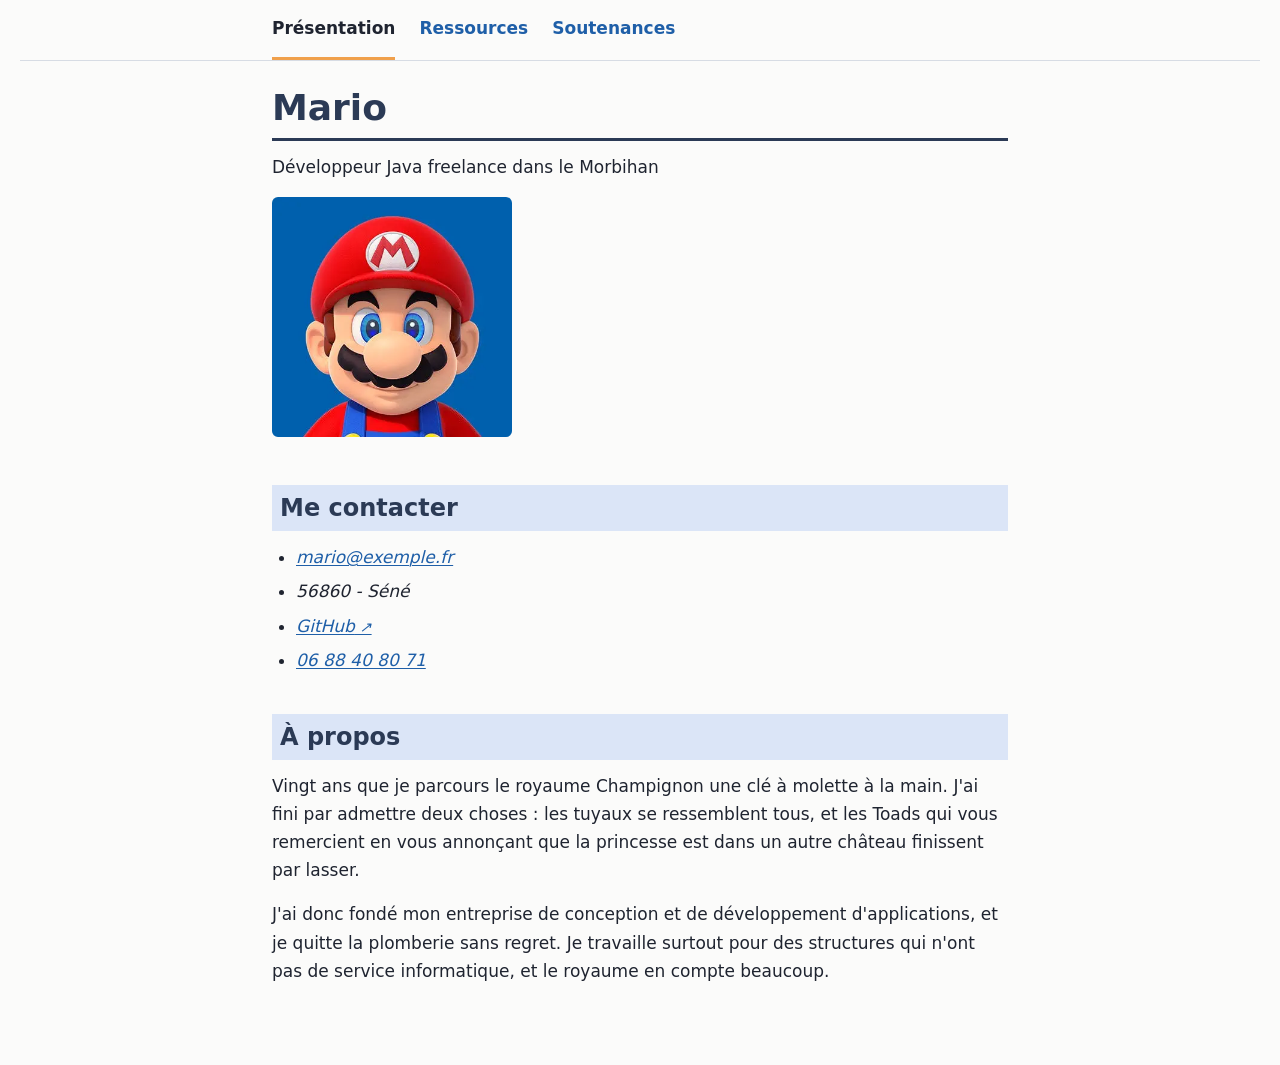
==== index.html @ 080028c2 "FEAT : add correction for 06-sections" ====
<!DOCTYPE html>
<!--
  Author : Mario
  Created At : 06/09/2026
-->

<html lang="fr">
  <head>
    <meta charset="UTF-8">
    <meta name="viewport" content="width=device-width, initial-scale=1.0">

    <title>Développeur Java freelance · Mario</title>
    <meta name="description" content="Mario, concepteur et développeur d'applications web spécialisé en Java. Freelance dans le Morbihan, il accompagne PME et particuliers dans leurs projets.">
    <link rel="icon" href="assets/favicon/favicon.svg" type="image/svg+xml">

    <link rel="stylesheet" href="css/base.css">
    <link rel="stylesheet" href="css/style.css">
  </head>
  <body>
    <header>
      <nav aria-label="Menu principal">
        <ul>
          <li><a href="index.html" aria-current="page">Présentation</a></li>
          <li><a href="ressources.html">Ressources</a></li>
          <li><a href="soutenances.html">Soutenances</a></li>
        </ul>
      </nav>
    </header>

    <main>
      <h1>Mario</h1>
      <p>Développeur Java freelance dans le Morbihan</p>
      <img src="assets/img/photo-profil.webp" alt="Mario vu de face et souriant" width="240" height="240">

      <section>
        <h2>Me contacter</h2>
        <address>
          <ul>
            <li><a href="mailto:mario@exemple.fr">mario@exemple.fr</a></li>
            <li>56860 - Séné</li>
            <li><a href="https://github.com/aarnow" target="_blank" rel="noopener noreferrer">GitHub</a></li>
            <li><a href="tel:+33688408071">06 88 40 80 71</a></li>
          </ul>
        </address>
      </section>

      <section>
        <h2>À propos</h2>
        <p>
          Vingt ans que je parcours le royaume Champignon une clé à molette à la
          main. J'ai fini par admettre deux choses : les tuyaux se ressemblent tous,
          et les Toads qui vous remercient en vous annonçant que la princesse est
          dans un autre château finissent par lasser.
        </p>
        <p>
          J'ai donc fondé mon entreprise de conception et de développement
          d'applications, et je quitte la plomberie sans regret. Je travaille surtout
          pour des structures qui n'ont pas de service informatique, et le royaume en
          compte beaucoup.
        </p>
      </section>
    </main>
  </body>
</html>
---- css/base.css ----
/* =================================================================
   base.css — FEUILLE DE STYLE FOURNIE

   NE MODIFIEZ PAS CE FICHIER. Vous n'avez pas à l'écrire ni à le
   comprendre : il est là pour rendre votre travail lisible pendant
   le cours de HTML.

   Une chose vaut la peine d'être sue : il ne contient AUCUNE classe,
   uniquement des noms de balises. Il ne peut donc embellir votre page
   que si vous avez choisi les bonnes balises. Un titre fabriqué avec
   un <p> en gras, une liste faite de <br>, un tableau bâti avec des
   <div> : rien ne s'applique, et le bloc reste nu.

   Votre feuille à vous, c'est style.css. Elle vous attend au cours
   de CSS.
   ================================================================= */

/* -----------------------------------------------------------------
   1. RÉGLAGES GÉNÉRAUX
   ----------------------------------------------------------------- */

*,
*::before,
*::after {
  box-sizing: border-box;
}

/* Une seule largeur de référence pour tout le site. La modifier ici
   la modifie partout : en-tête, contenu, menu latéral et pied de page
   restent alignés. */
:root {
  --largeur-contenu: 46rem;
}

html {
  scroll-behavior: smooth;
}

body {
  margin: 0;
  padding: 0 1.25rem 4rem;
  font-family:
    system-ui,
    -apple-system,
    "Segoe UI",
    Roboto,
    sans-serif;
  font-size: 1.0625rem;
  line-height: 1.65;
  color: #1f2430;
  background-color: #fbfbfa;
}

/* -----------------------------------------------------------------
   2. TITRES
   La hiérarchie visuelle découle de la hiérarchie du code.
   Si vos niveaux de titre sont corrects, la page se lit toute seule.
   ----------------------------------------------------------------- */

h1,
h2,
h3 {
  line-height: 1.25;
  color: #2b3a55;
  margin-top: 2.5rem;
  margin-bottom: 0.75rem;
}

h1 {
  font-size: 2.25rem;
  margin-top: 1.5rem;
  padding-bottom: 0.5rem;
  border-bottom: 3px solid #2b3a55;
}

h2 {
  font-size: 1.5rem;
  background-color: #dbe5f7;
  padding: 0.5rem;
}

h3 {
  font-size: 1.15rem;
  color: #47536a;
}

/* -----------------------------------------------------------------
   3. TEXTE ET LIENS
   ----------------------------------------------------------------- */

p {
  margin: 0 0 1rem;
}

strong {
  color: #2b3a55;
}

a {
  color: #1f5fa8;
  text-decoration-thickness: 1px;
  text-underline-offset: 2px;
}

a:hover {
  color: #14406f;
}

/* Le contour de focus est indispensable : c'est le seul repère
   visuel d'une personne qui navigue au clavier. On ne le supprime
   jamais, on l'améliore. */
a:focus-visible,
button:focus-visible,
input:focus-visible,
select:focus-visible,
textarea:focus-visible {
  outline: 3px solid #f0a04b;
  outline-offset: 2px;
}

/* Sélecteur d'attribut : signale les liens qui ouvrent un nouvel
   onglet. Cela ne fonctionne que si vous avez pensé à target="_blank". */
a[target="_blank"]::after {
  content: " \2197";
  font-size: 0.85em;
}

code {
  font-family: ui-monospace, "Cascadia Mono", Consolas, monospace;
  font-size: 0.9em;
  background-color: #eceef2;
  padding: 0.1em 0.35em;
  border-radius: 3px;
}

em {
  color: #47536a;
}

/* -----------------------------------------------------------------
   4. LISTES
   ----------------------------------------------------------------- */

ul,
ol {
  margin: 0 0 1rem;
  padding-left: 1.5rem;
}

li {
  margin-bottom: 0.4rem;
}

/* -----------------------------------------------------------------
   5. LISTES DE DÉFINITIONS
   Utilisées pour les ressources et pour les fiches techniques.
   ----------------------------------------------------------------- */

dl {
  margin: 0 0 1.5rem;
}

dt {
  font-weight: 600;
  color: #2b3a55;
  margin-top: 1rem;
}

dd {
  margin-left: 0;
  padding-left: 1rem;
  border-left: 3px solid #d7dce4;
  color: #3d4657;
}

/* -----------------------------------------------------------------
   6. TABLEAUX
   Rien ne s'applique si vous avez fabriqué votre tableau à la main
   avec des <div> ou des espaces.
   ----------------------------------------------------------------- */

table {
  border-collapse: collapse;
  width: 100%;
  margin-bottom: 1.5rem;
  background-color: #ffffff;
}

caption {
  caption-side: bottom;
  padding-top: 0.6rem;
  font-size: 0.9rem;
  color: #5b6674;
  text-align: left;
}

th,
td {
  padding: 0.6rem 0.8rem;
  border: 1px solid #d7dce4;
  text-align: left;
  vertical-align: top;
}

thead th {
  background-color: #2b3a55;
  color: #ffffff;
}

tbody th {
  background-color: #eef1f5;
}

/* -----------------------------------------------------------------
   7. IMAGES ET FIGURES
   ----------------------------------------------------------------- */

img {
  max-width: 100%;
  height: auto;
  border-radius: 6px;
}

figure {
  margin: 1.5rem 0;
}

figcaption {
  font-size: 0.9rem;
  color: #5b6674;
  margin-top: 0.5rem;
}

/* -----------------------------------------------------------------
   8. FORMULAIRES
   Le <label> lié à son champ, le <fieldset> et sa <legend> :
   tout cela se style parce que la structure est correcte.
   ----------------------------------------------------------------- */

fieldset {
  border: 1px solid #d7dce4;
  border-radius: 6px;
  padding: 1rem 1.25rem;
  margin: 0 0 1.25rem;
  background-color: #ffffff;
}

legend {
  font-weight: 600;
  color: #2b3a55;
  padding: 0 0.4rem;
}

label {
  display: block;
  font-weight: 600;
  font-size: 0.95rem;
  margin-bottom: 0.25rem;
}

input,
select,
textarea {
  font: inherit;
  padding: 0.5rem 0.6rem;
  border: 1px solid #a9b3c1;
  border-radius: 4px;
  background-color: #ffffff;
  max-width: 32rem;
  width: 100%;
}

/* Une case à cocher n'est pas un champ de saisie : on lui rend sa
   taille normale et on remet son étiquette sur la même ligne. */
input[type="checkbox"],
input[type="radio"] {
  width: auto;
  margin-right: 0.4rem;
}

input[type="checkbox"] + label,
input[type="radio"] + label {
  display: inline;
  font-weight: 400;
}

textarea {
  resize: vertical;
}

button {
  font: inherit;
  font-weight: 600;
  color: #ffffff;
  background-color: #2b3a55;
  border: none;
  border-radius: 4px;
  padding: 0.6rem 1.4rem;
  cursor: pointer;
}

button:hover {
  background-color: #1c283c;
}

/* Le navigateur signale lui-même les champs obligatoires mal remplis,
   sans une ligne de JavaScript. On utilise :user-invalid et non
   :invalid, pour n'alerter qu'APRÈS que la personne a saisi quelque
   chose : un champ vide au chargement n'est pas une erreur. */
input:user-invalid,
textarea:user-invalid {
  border-color: #c0392b;
}

/* -----------------------------------------------------------------
   9. EN-TÊTE ET NAVIGATION
   ----------------------------------------------------------------- */

/* Le trait de séparation court sur toute la largeur de la page, mais
   les liens du menu s'alignent sur le contenu : c'est l'en-tête qui
   reste large, et la <nav> à l'intérieur qui est centrée. Contraindre
   le <header> lui-même couperait le trait au milieu de l'écran. */
header {
  border-bottom: 1px solid #d7dce4;
  margin-bottom: 1rem;
}

header nav {
  max-width: var(--largeur-contenu);
  margin-inline: auto;
}

header nav ul {
  list-style: none;
  display: flex;
  flex-wrap: wrap;
  gap: 1.5rem;
  padding: 0;
  margin: 0;
}

header nav li {
  margin: 0;
}

header nav a {
  display: inline-block;
  padding: 0.9rem 0;
  font-weight: 600;
  text-decoration: none;
}

header nav a:hover {
  text-decoration: underline;
}

/* Le lien de la page courante se distingue... à condition d'avoir
   pensé à aria-current="page" dans le HTML. */
header nav a[aria-current="page"] {
  color: #1f2430;
  border-bottom: 3px solid #f0a04b;
}

/* -----------------------------------------------------------------
   10. CONTENU PRINCIPAL ET CONTENU COMPLÉMENTAIRE
   Une largeur de ligne confortable, rien de plus.
   Toujours aucune colonne : voir l'avertissement en haut du fichier.
   ----------------------------------------------------------------- */

main {
  max-width: var(--largeur-contenu);
  margin-inline: auto;
}

aside {
  max-width: var(--largeur-contenu);
  margin-inline: auto;
  margin-bottom: 2rem;
  padding: 1rem 1.25rem;
  background-color: #eef1f5;
  border-radius: 6px;
}

aside h2 {
  margin-top: 0.5rem;
  font-size: 1.1rem;
}

/* La section visée par un lien ancre se met brièvement en évidence.
   Cliquez sur une catégorie du menu latéral pour le constater. */
section:target > h2 {
  background-color: #fdf1dd;
  border-left: 5px solid #f0a04b;
  padding-left: 0.6rem;
}

/* Les sections imbriquées, comme les deux blocs du bilan d'une
   soutenance. Elles restent l'une sous l'autre : c'est voulu. */
section section {
  padding-left: 1rem;
  border-left: 3px solid #d7dce4;
}

/* -----------------------------------------------------------------
   11. ARTICLES
   Les aperçus de soutenance deviennent des cartes sans qu'aucune
   classe ne soit utilisée : c'est la balise <article> qui parle.
   ----------------------------------------------------------------- */

main > article {
  border: 1px solid #d7dce4;
  border-radius: 8px;
  padding: 0.5rem 1.25rem 1.25rem;
  margin-bottom: 1.5rem;
  background-color: #ffffff;
}

main > article h2 {
  margin-top: 1rem;
  font-size: 1.25rem;
}

main > article time {
  color: #5b6674;
  font-size: 0.9rem;
}

/* -----------------------------------------------------------------
   12. DIVERS
   ----------------------------------------------------------------- */

progress {
  vertical-align: middle;
  height: 1rem;
  width: 12rem;
}

/* Même principe que l'en-tête : le trait est large, le texte est
   centré et aligné sur le contenu. */
footer {
  margin-top: 3rem;
  border-top: 1px solid #d7dce4;
  color: #5b6674;
}

footer p {
  max-width: var(--largeur-contenu);
  margin-inline: auto;
  padding-top: 1rem;
}
---- css/style.css ----
/* =================================================================
   CE FICHIER EST VOLONTAIREMENT VIDE.
   NE PAS LE SUPPRIMER.
   ================================================================= */
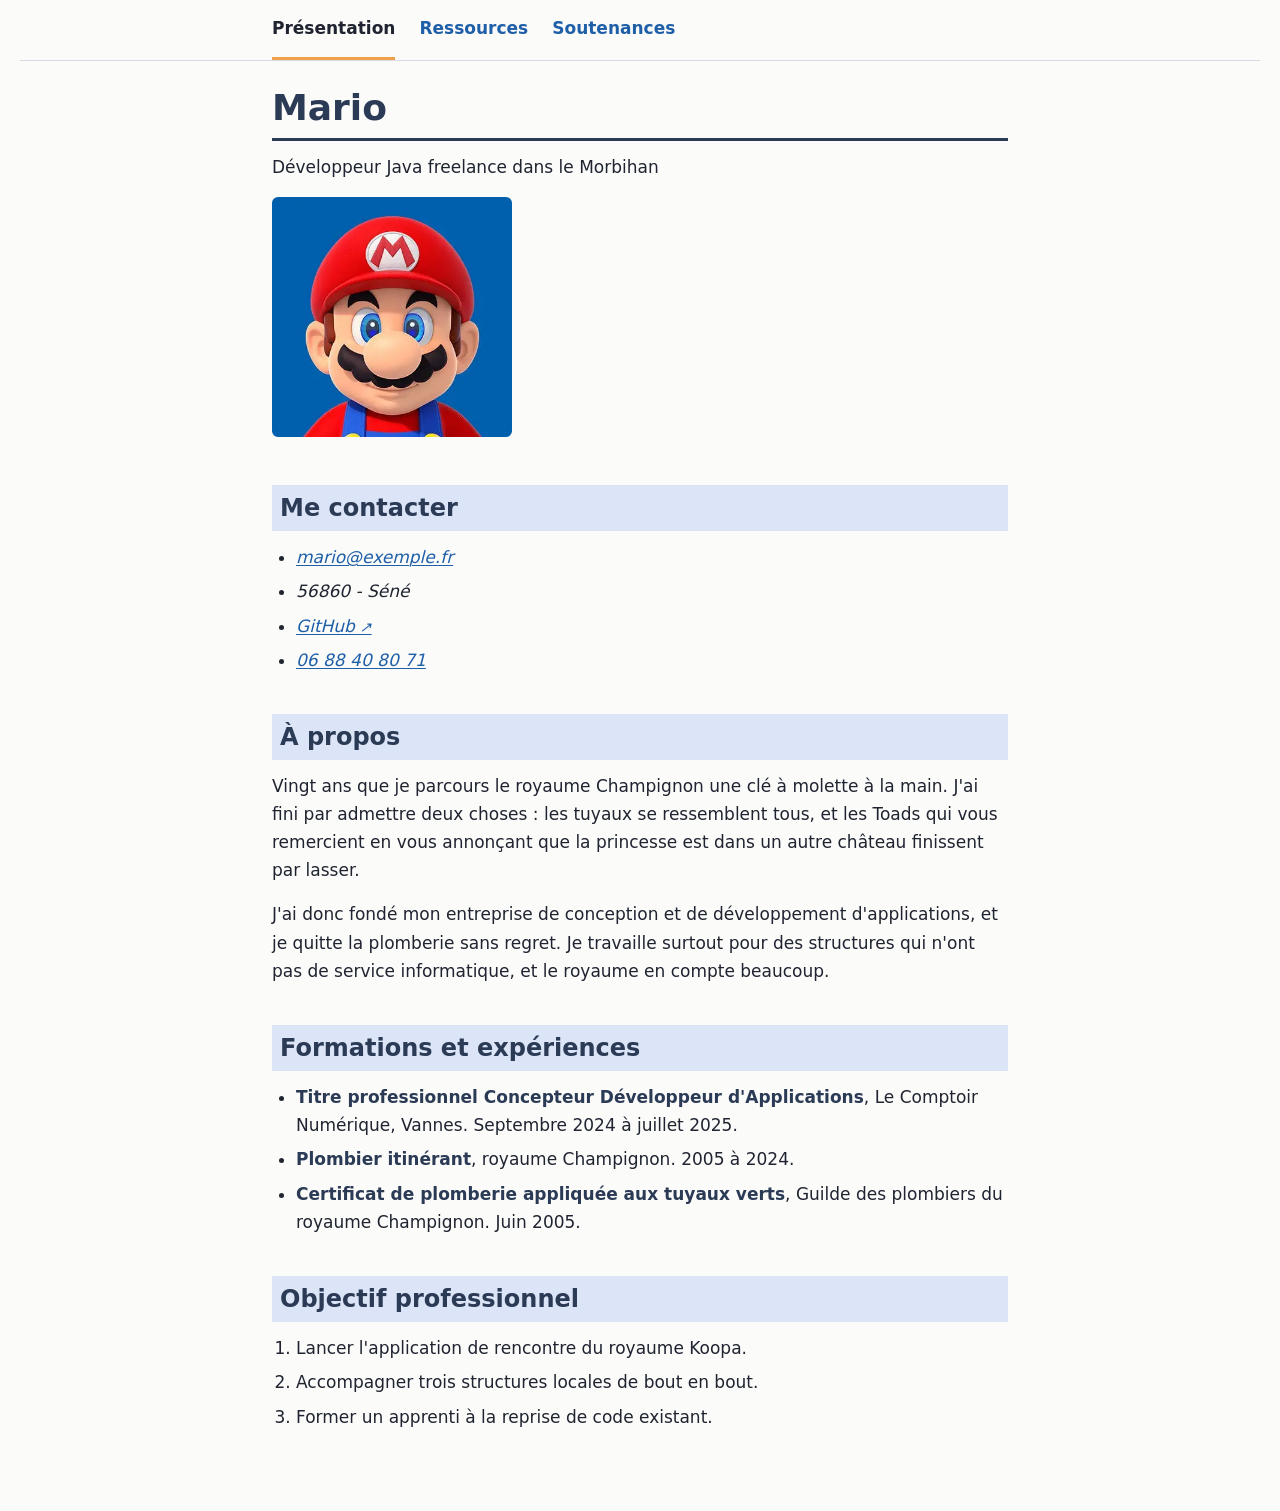
==== commit 21b21e04: "FEAT : add correction for 07-correction" ====
--- a/index.html
+++ b/index.html
@@ -59,6 +59,24 @@
           compte beaucoup.
         </p>
       </section>
+
+      <section>
+        <h2>Formations et expériences</h2>
+        <ul>
+          <li><strong>Titre professionnel Concepteur Développeur d'Applications</strong>, Le Comptoir Numérique, Vannes. <time datetime="2024-09">Septembre 2024</time> à <time datetime="2025-07">juillet 2025</time>.</li>
+          <li><strong>Plombier itinérant</strong>, royaume Champignon. <time datetime="2005">2005</time> à <time datetime="2024">2024</time>.</li>
+          <li><strong>Certificat de plomberie appliquée aux tuyaux verts</strong>, Guilde des plombiers du royaume Champignon. <time datetime="2005-06">Juin 2005</time>.</li>
+        </ul>
+      </section>
+
+      <section>
+        <h2>Objectif professionnel</h2>
+        <ol>
+          <li>Lancer l'application de rencontre du royaume Koopa.</li>
+          <li>Accompagner trois structures locales de bout en bout.</li>
+          <li>Former un apprenti à la reprise de code existant.</li>
+        </ol>
+      </section>
     </main>
   </body>
 </html>
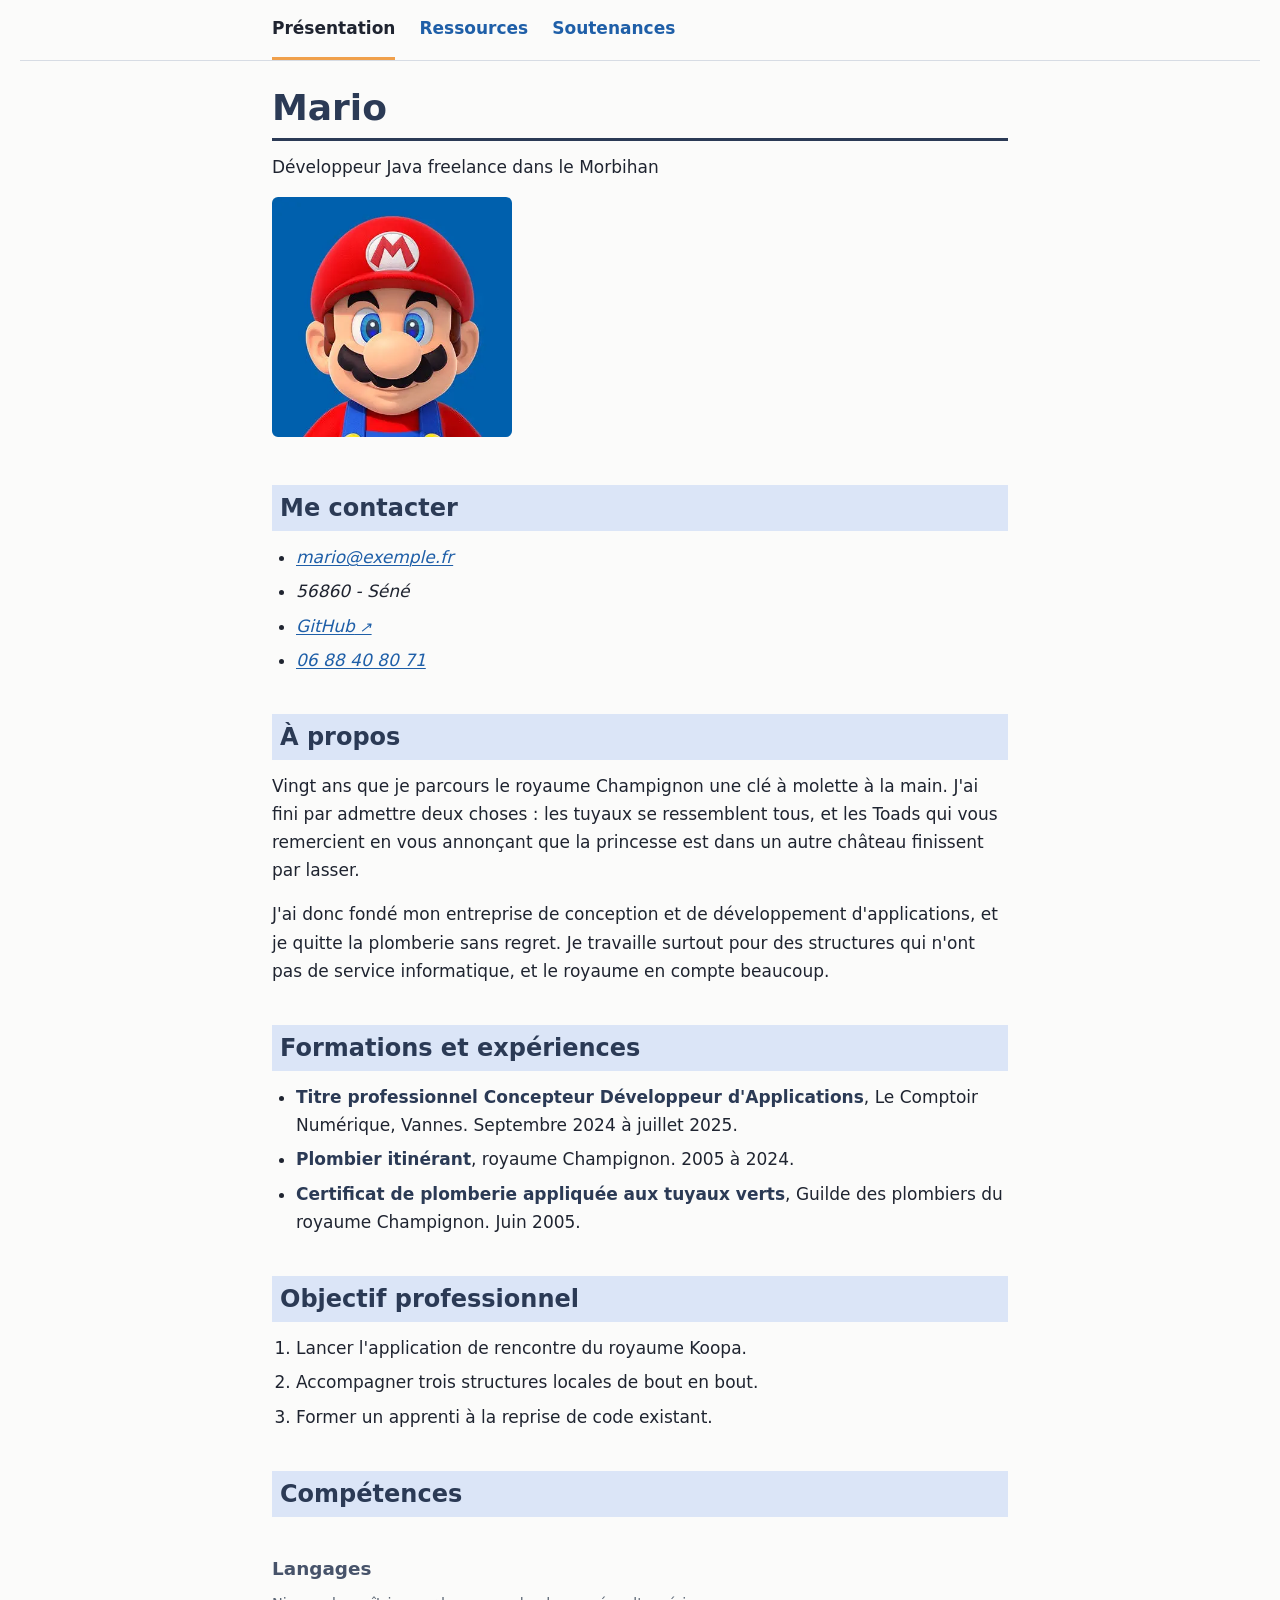
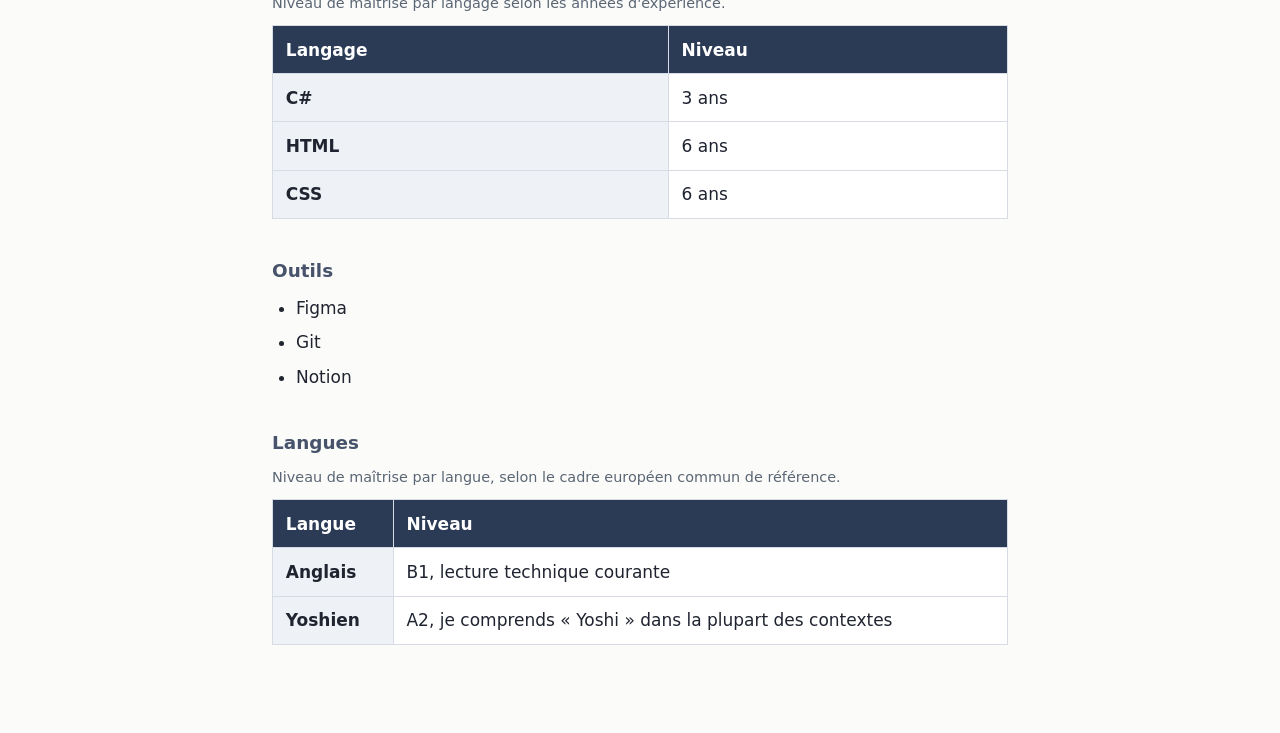
==== commit a1bf589b: "FEAT : add correction for 08-tableaux" ====
--- a/index.html
+++ b/index.html
@@ -77,6 +77,69 @@
           <li>Former un apprenti à la reprise de code existant.</li>
         </ol>
       </section>
+
+      <section>
+        <h2>Compétences</h2>
+
+        <h3>Langages</h3>
+        <table>
+          <caption>
+            Niveau de maîtrise par langage selon les années d'expérience.
+          </caption>
+          <thead>
+            <tr>
+              <th scope="col">Langage</th>
+              <th scope="col">Niveau</th>
+            </tr>
+          </thead>
+          <tbody>
+            <tr>
+              <th scope="row">C#</th>
+              <td>3 ans</td>
+            </tr>
+
+            <tr>
+              <th scope="row">HTML</th>
+              <td>6 ans</td>
+            </tr>
+
+            <tr>
+              <th scope="row">CSS</th>
+              <td>6 ans</td>
+            </tr>
+          </tbody>
+        </table>
+
+        <h3>Outils</h3>
+        <ul>
+          <li>Figma</li>
+          <li>Git</li>
+          <li>Notion</li>
+        </ul>
+
+        <h3>Langues</h3>
+        <table>
+          <caption>
+            Niveau de maîtrise par langue, selon le cadre européen commun de référence.
+          </caption>
+          <thead>
+            <tr>
+              <th scope="col">Langue</th>
+              <th scope="col">Niveau</th>
+            </tr>
+          </thead>
+          <tbody>
+            <tr>
+              <th scope="row">Anglais</th>
+              <td>B1, lecture technique courante</td>
+            </tr>
+            <tr>
+              <th scope="row">Yoshien</th>
+              <td>A2, je comprends « Yoshi » dans la plupart des contextes</td>
+            </tr>
+          </tbody>
+        </table>
+      </section>
     </main>
   </body>
 </html>
--- a/css/base.css
+++ b/css/base.css
@@ -187,8 +187,7 @@
 }
 
 caption {
-  caption-side: bottom;
-  padding-top: 0.6rem;
+  padding-bottom: 0.6rem;
   font-size: 0.9rem;
   color: #5b6674;
   text-align: left;
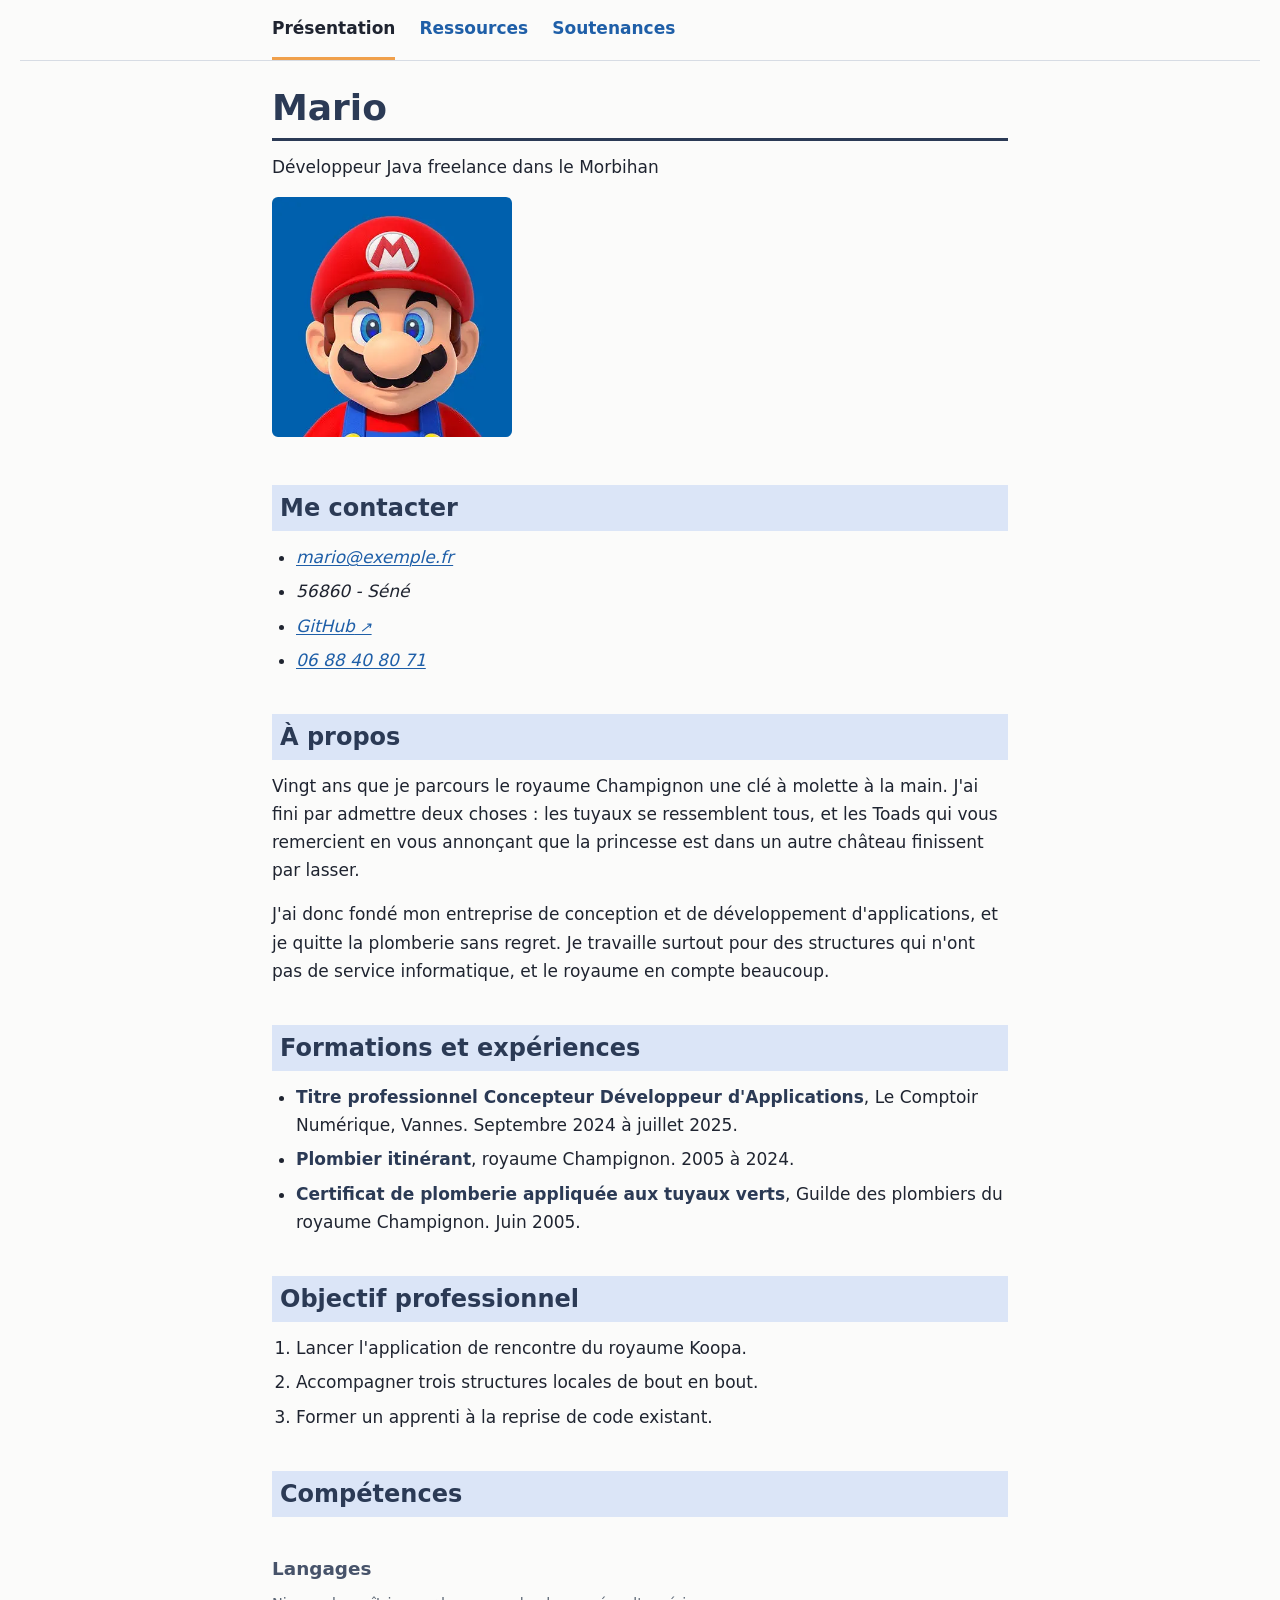
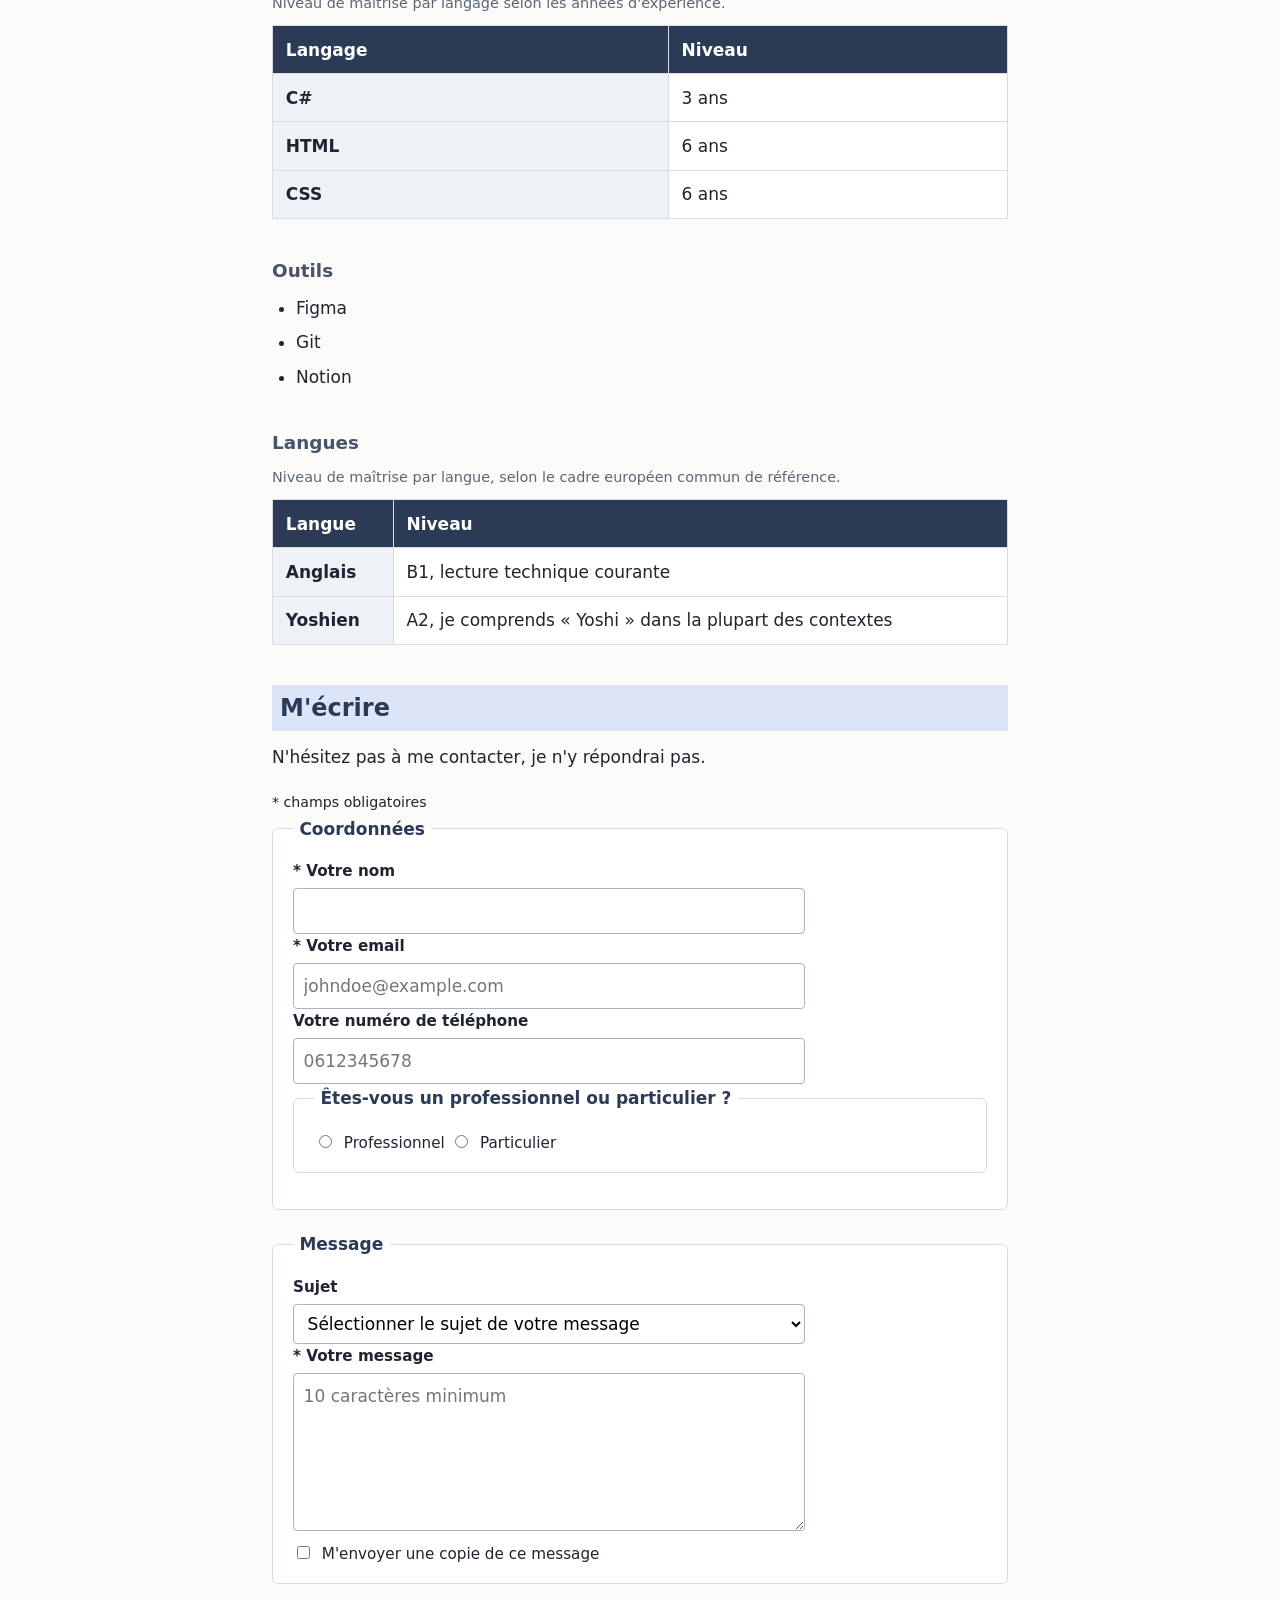
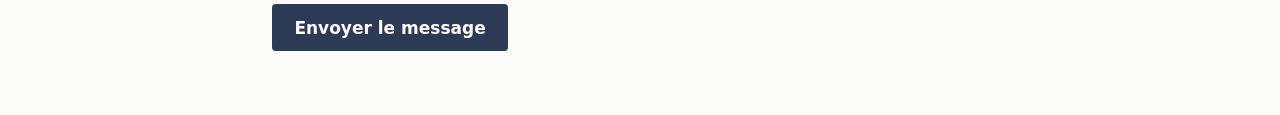
==== commit f8d2ff7d: "FEAT : add correction for 09-formulaires" ====
--- a/index.html
+++ b/index.html
@@ -140,6 +140,70 @@
           </tbody>
         </table>
       </section>
+
+      <section>
+        <h2>M'écrire</h2>
+        <p>N'hésitez pas à me contacter, je n'y répondrai pas.</p>
+        <small>* champs obligatoires</small>
+
+        <form action="merci.html" method="get">
+
+          <fieldset>
+            <legend>Coordonnées</legend>
+            <div>
+              <label for="nom">* Votre nom</label>
+              <input type="text" name="nom" id="nom" autocomplete="name" required>
+            </div>
+
+            <div>
+              <label for="email">* Votre email</label>
+              <input type="email" name="email" id="email" autocomplete="email" placeholder="johndoe@example.com" required>
+            </div>
+
+            <div>
+              <label for="tel">Votre numéro de téléphone</label>
+              <input type="tel" name="tel" id="tel" placeholder="0612345678" autocomplete="tel">
+            </div>
+
+            <fieldset>
+              <legend>Êtes-vous un professionnel ou particulier ?</legend>
+              <input type="radio" name="categorie" id="categorie-pro" value="professionnel">
+              <label for="categorie-pro">Professionnel</label>
+
+              <input type="radio" name="categorie" id="categorie-particulier" value="particulier">
+              <label for="categorie-particulier">Particulier</label>
+            </fieldset>
+          </fieldset>
+
+          <fieldset>
+            <legend>Message</legend>
+
+            <div>
+              <label for="sujet">Sujet</label>
+              <select name="sujet" id="sujet" required>
+                <option value="">Sélectionner le sujet de votre message</option>
+                <option value="stage">Demande de stage</option>
+                <option value="boulot">Offre d'emploi</option>
+              </select>
+            </div>
+
+            <div>
+              <label for="message">* Votre message</label>
+              <textarea name="message" id="message" rows="5" minlength="10" placeholder="10 caractères minimum" required></textarea>
+            </div>
+
+             <div>
+              <input type="checkbox" id="copie" name="copie" value="oui">
+              <label for="copie">M'envoyer une copie de ce message</label>
+            </div>
+          </fieldset>
+
+          <div>
+            <button type="submit">Envoyer le message</button>
+          </div>
+
+        </form>
+      </section>
     </main>
   </body>
 </html>
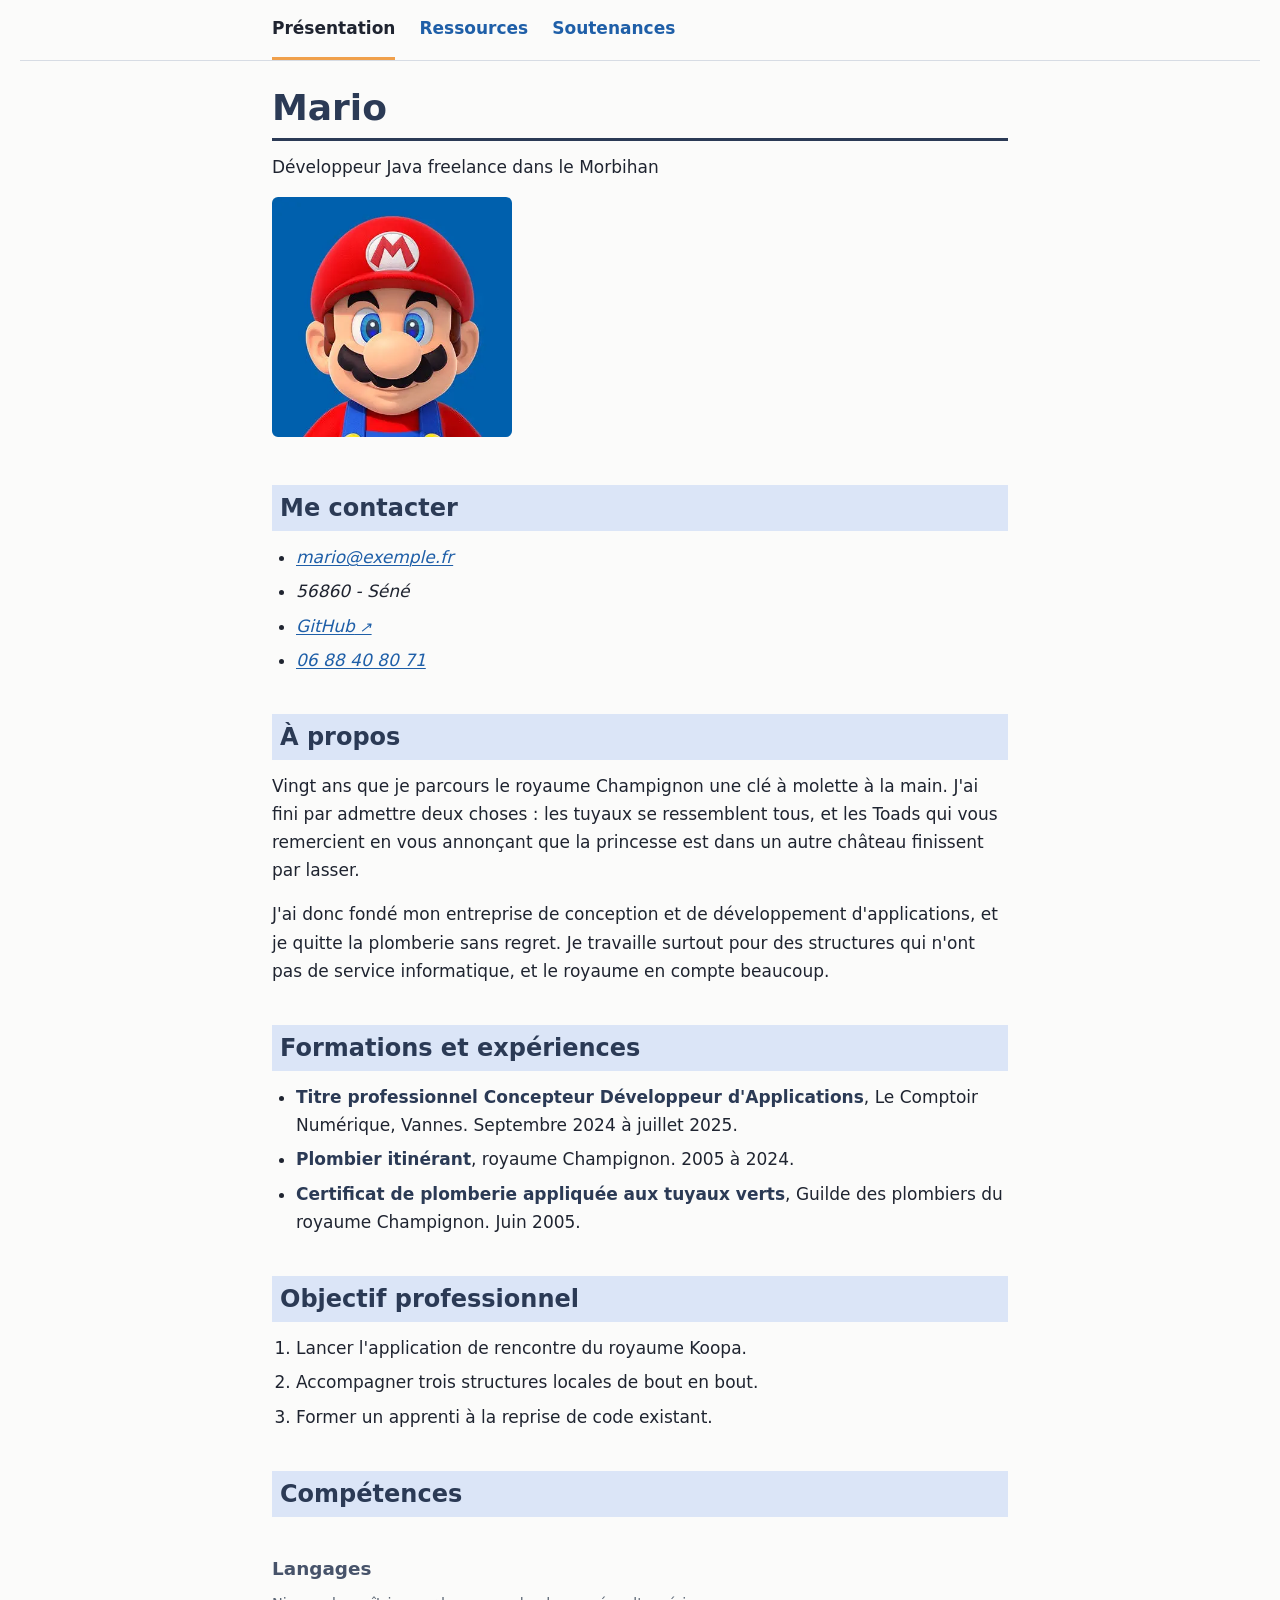
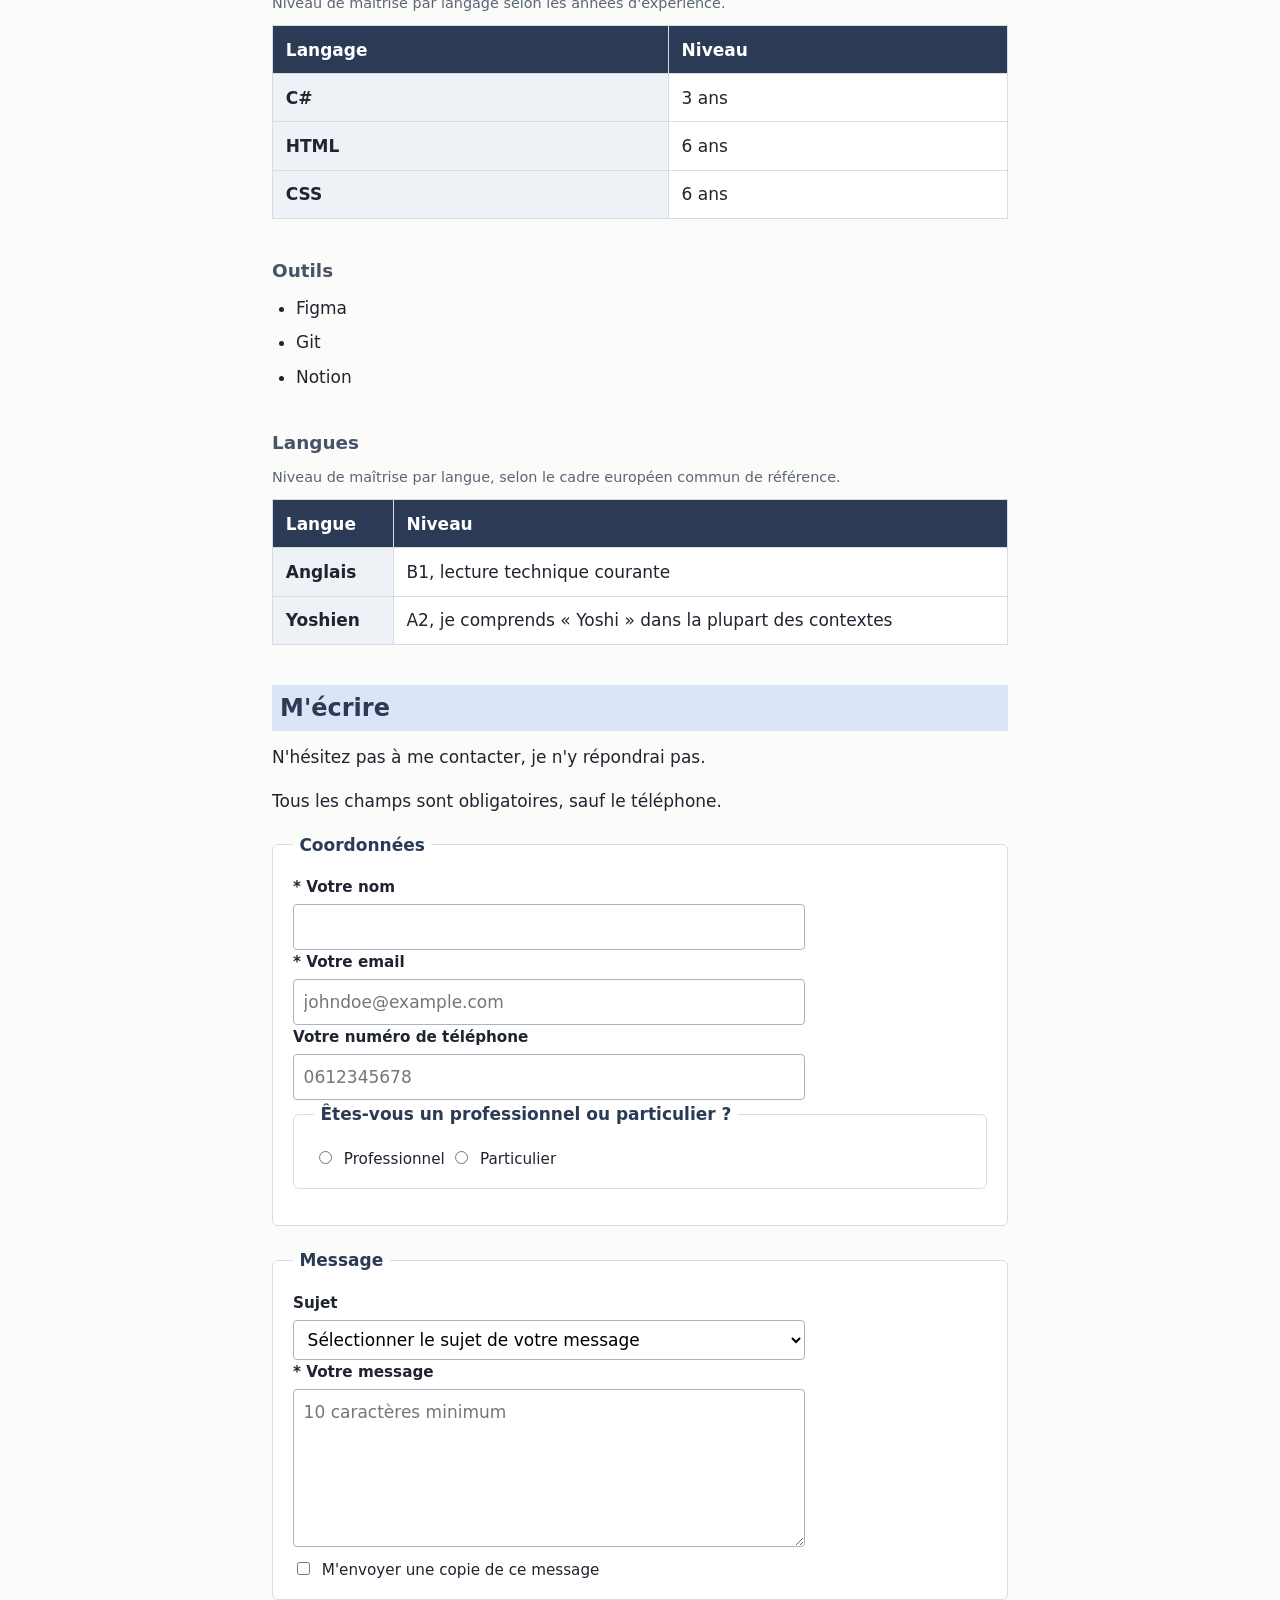
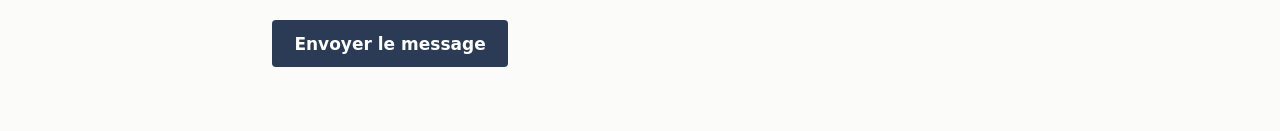
==== commit 243aca57: "FIX: replace small tag" ====
--- a/index.html
+++ b/index.html
@@ -144,9 +144,9 @@
       <section>
         <h2>M'écrire</h2>
         <p>N'hésitez pas à me contacter, je n'y répondrai pas.</p>
-        <small>* champs obligatoires</small>
 
         <form action="merci.html" method="get">
+          <p>Tous les champs sont obligatoires, sauf le téléphone.</p>
 
           <fieldset>
             <legend>Coordonnées</legend>
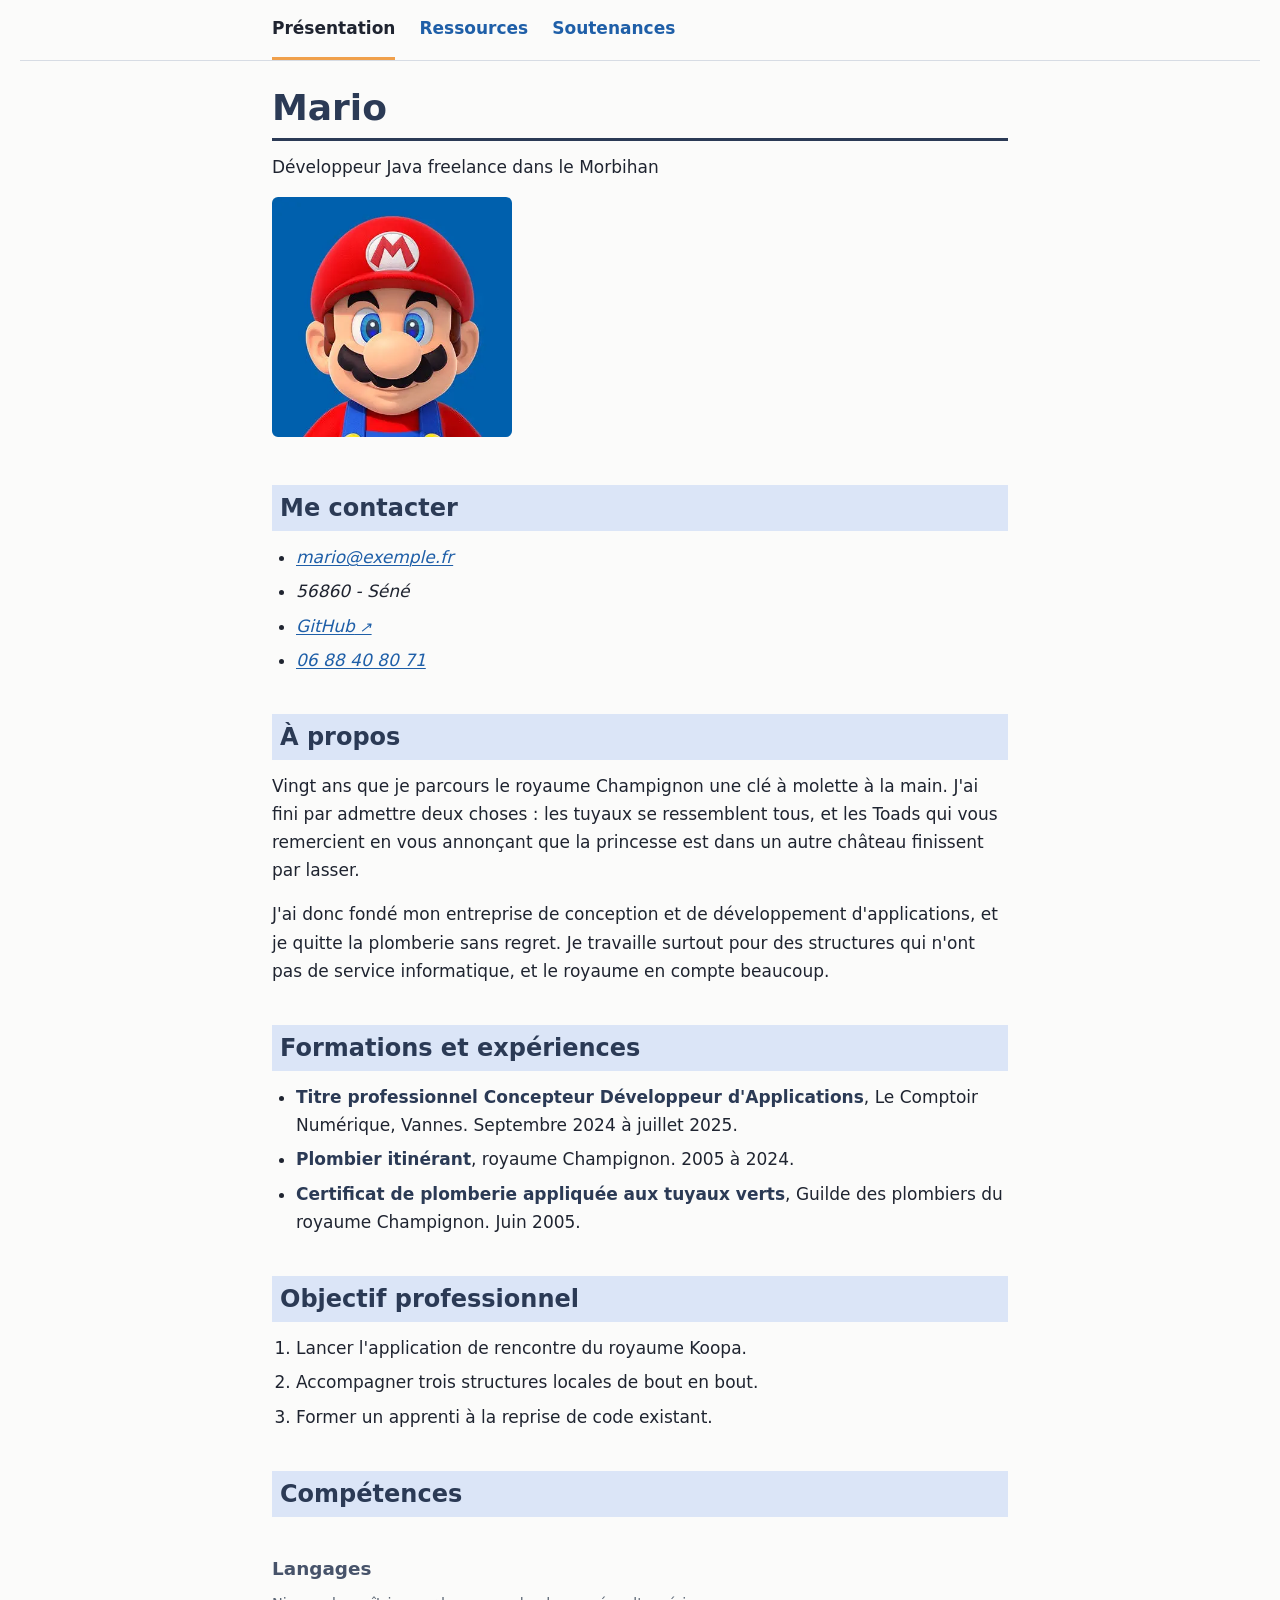
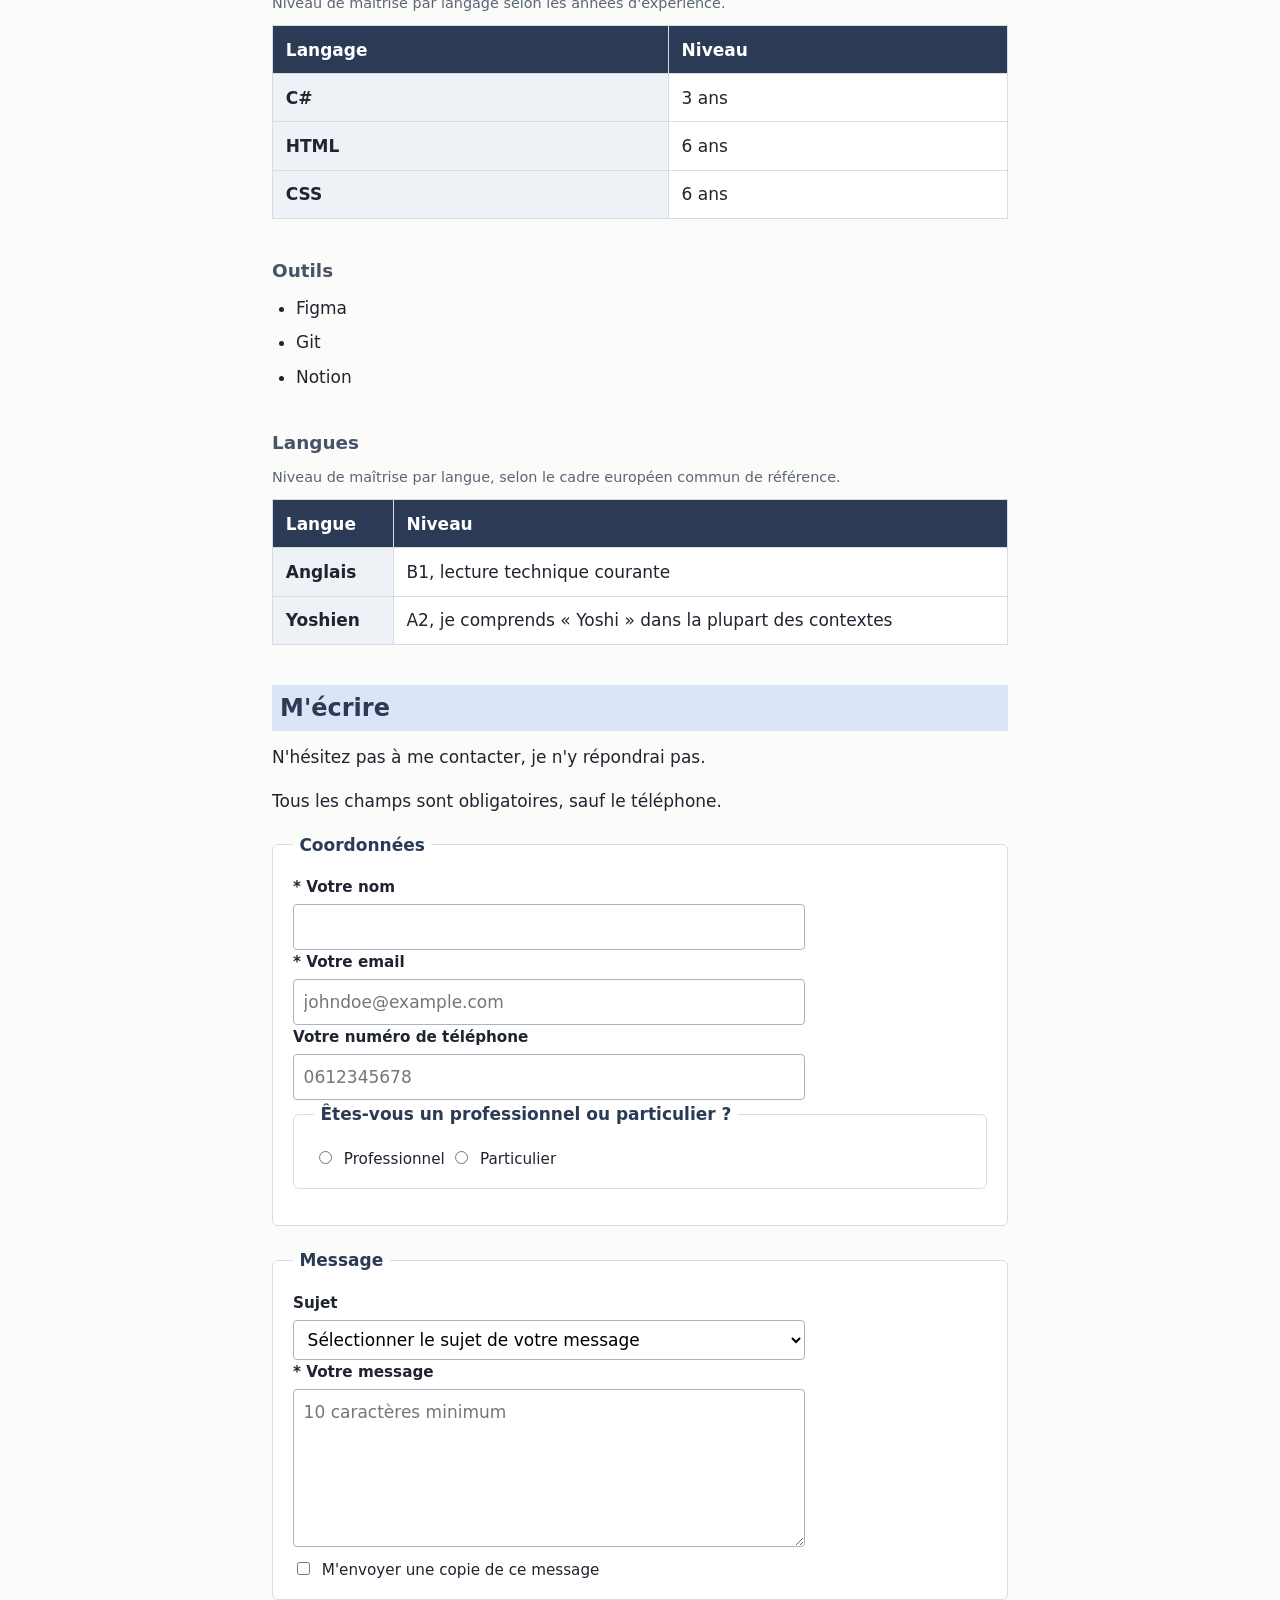
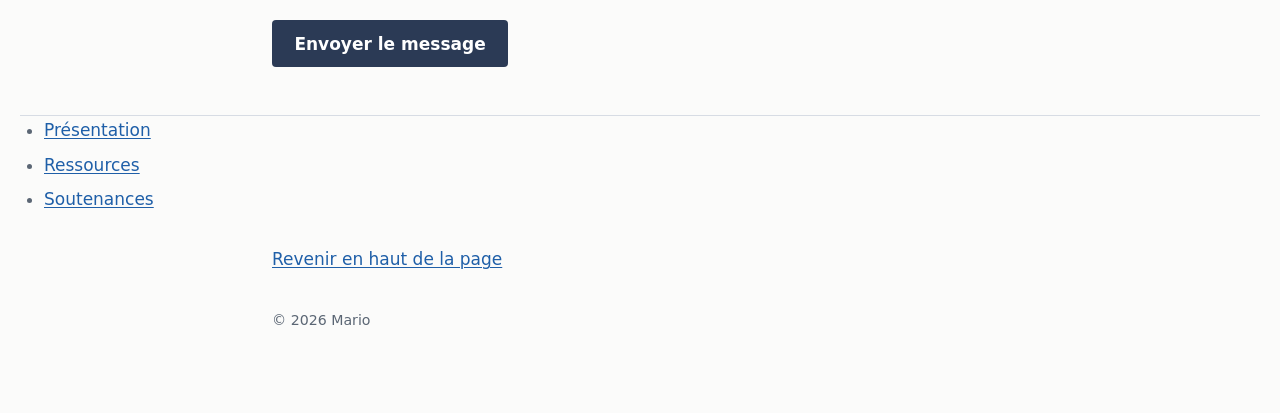
==== commit 7b348f5a: "FEAT : add correction for 10-pied-de-page" ====
--- a/index.html
+++ b/index.html
@@ -16,7 +16,7 @@
     <link rel="stylesheet" href="css/base.css">
     <link rel="stylesheet" href="css/style.css">
   </head>
-  <body>
+  <body id="haut">
     <header>
       <nav aria-label="Menu principal">
         <ul>
@@ -205,5 +205,19 @@
         </form>
       </section>
     </main>
+
+    <footer>
+      <nav aria-label="Liens du site">
+        <ul>
+          <li><a href="index.html" aria-current="page">Présentation</a></li>
+          <li><a href="ressources.html">Ressources</a></li>
+          <li><a href="soutenances.html">Soutenances</a></li>
+        </ul>
+      </nav>
+
+      <p><a href="#haut">Revenir en haut de la page</a></p>
+
+      <p><small>© <time datetime="2026">2026</time> Mario</small></p>
+    </footer>
   </body>
 </html>
